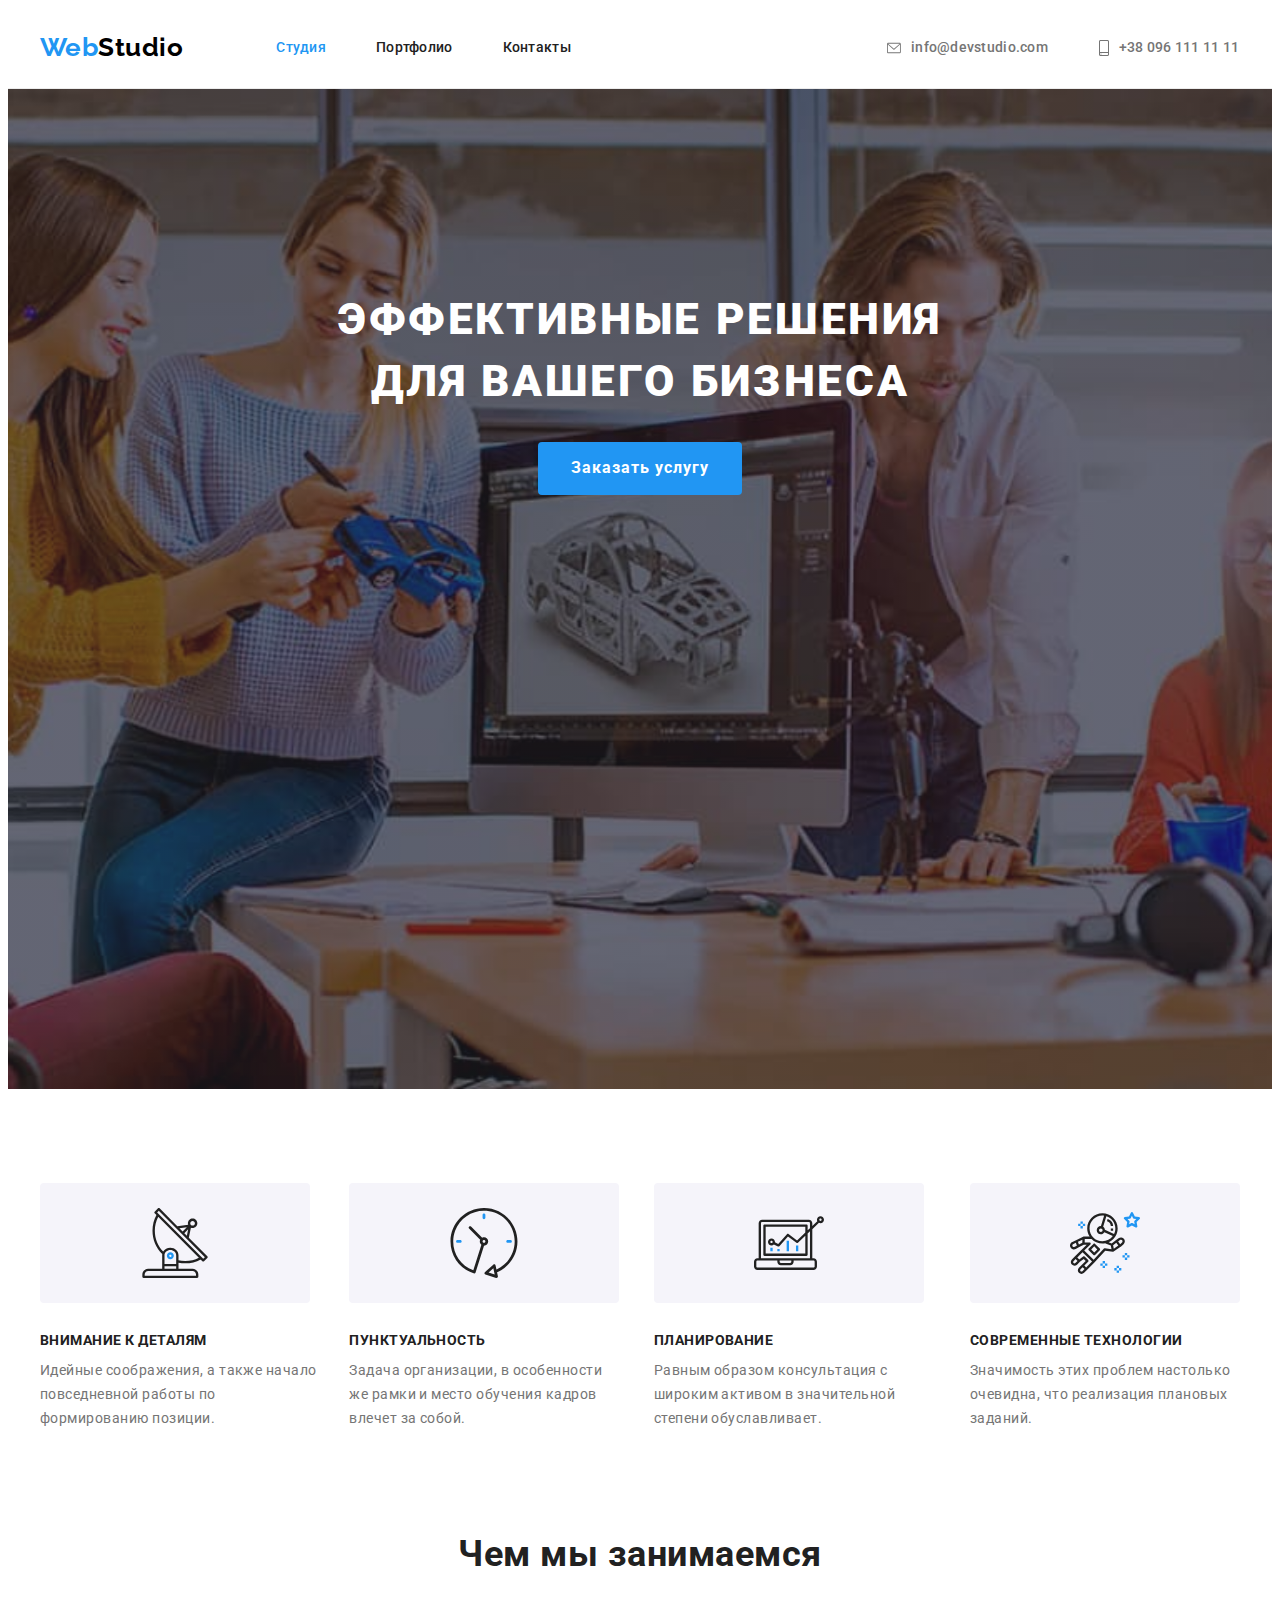
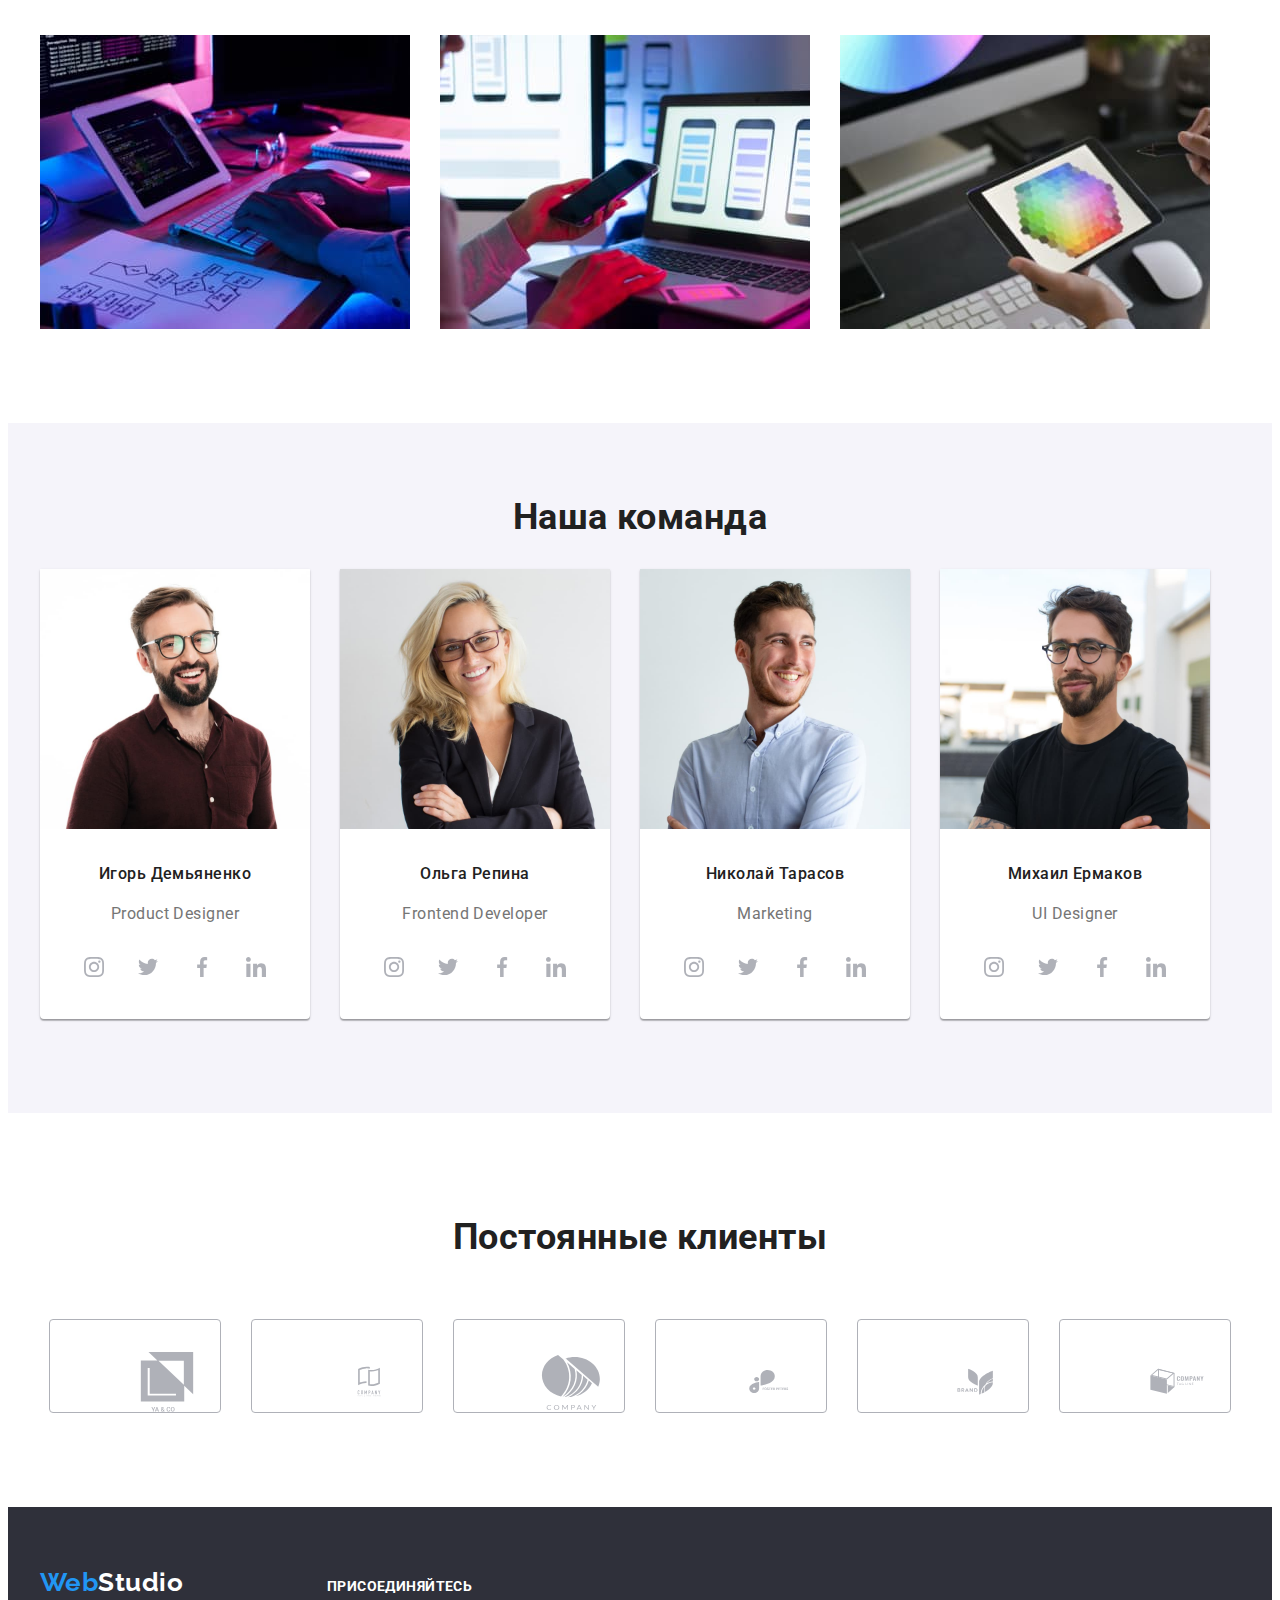
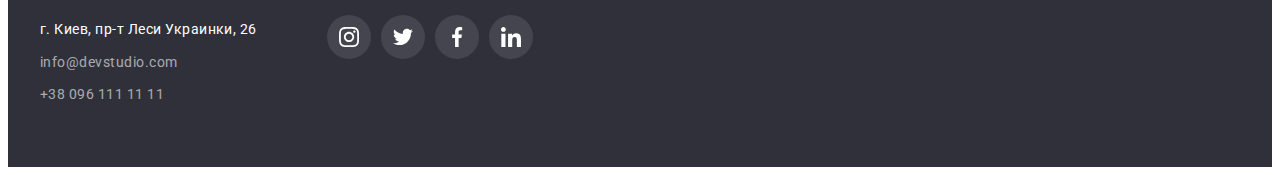
==== index.html @ fecc3c65 "Добавляет разметку и оформление иконок и декоративных эффектов" ====
<!DOCTYPE html>
<html lang="ru">
<head>
    <meta charset="UTF-8">
    <meta http-equiv="X-UA-Compatible" content="IE=edge">
    <meta name="viewport" content="width=device-width, initial-scale=1.0">
    <link rel="preconnect" href="https://fonts.googleapis.com">
    <link rel="preconnect" href="https://fonts.gstatic.com" crossorigin>
    <link href="https://fonts.googleapis.com/css2?family=Raleway:wght@700&family=Roboto:wght@400;500;700;900&display=swap"
        rel="stylesheet">
    <title>WebStudio</title>
    <link rel="stylesheet" href="https://cdnjs.cloudflare.com/ajax/libs/modern-normalize/1.1.0/modern-normalize.min.css"
        integrity="sha512-wpPYUAdjBVSE4KJnH1VR1HeZfpl1ub8YT/NKx4PuQ5NmX2tKuGu6U/JRp5y+Y8XG2tV+wKQpNHVUX03MfMFn9Q=="
        crossorigin="anonymous" referrerpolicy="no-referrer" />
    <link rel="stylesheet" href="./css/styles.css">
</head>
<body>
    <!-- Шапка -->
    <header class="header">
      <div class="container header-nav">
        <nav class="nav">
            <a href="" class="logo link"><span class="accent">Web</span>Studio</a>
            <ul class="site-nav">
                <li class="item"><a href=""class="link current">Студия</a></li>
                <li class="item"><a href="./portfolio.html"class="link">Портфолио</a></li>
                <li class="item"><a href=""class="link">Контакты</a></li>
            </ul>
        </nav>
            <ul class="contacts">
                <li class="mail-item">
                    <a href="mailtoinfo@devstudio.com" class="mail-link link">
                        <svg class="mail-icon" width="16" height="12">
                            <use href="./images/icons.svg#icon-envelope"></use>
                        </svg>
                    info@devstudio.com</a>
                </li>
                <li class="tel-item">
                    <a href="tel:+380961111111" class="tel-link link">
                        <svg class="tel-icon" width="10" height="16">
                            <use href="./images/icons.svg#icon-smartphone"></use>
                        </svg>
                    +38 096 111 11 11
                    </a>
                </li>
            </ul>  
      </div>
    </header>

<!-- герой -->
<main>
    <section class="hero">
        <div class="container">
        <h1 class="hero-title">Эффективные решения для вашего бизнеса</h1>
        <button type="button" class="hero-button">Заказать услугу</button>
        </div>
    </section>

    <!-- преимущества -->
    <section class="section">
        <div class="container">
        <h2 class="section-features">Преимущества</h2>
        <ul class="features">
         <li class="item">
            <div class="features-link link">
                <svg class="features-icon" width="70" height="70">
                    <use href="./images/icons.svg#icon-antenna"></use>
                </svg>
            </div>
             <h3 class="features-title">Внимание к деталям</h3>
             <p class="features-text">Идейные соображения, а также начало повседневной работы по формированию позиции.</p>
         </li>
         <li class="item">
            <div class="features-link link">
            <svg class="features-icon" width="70" height="70">
                <use href="./images/icons.svg#icon-clock"></use>
            </svg>
            </div>
             <h3 class="features-title">Пунктуальность</h3>
             <p class="features-text">Задача организации, в особенности же рамки и место обучения кадров влечет за собой.</p>
         </li>
         <li class="item">
            <div class="features-link link">
            <svg class="features-icon" width="70" height="70"> 
                <use href="./images/icons.svg#icon-diagram"></use>
            </svg>
            </div>
             <h3 class="features-title">Планирование</h3>
             <p class="features-text">Равным образом консультация с широким активом в значительной степени обуславливает.</p>
         </li>
         <li class="item">
            <div class="features-link link">
            <svg class="features-icon" width="70" height="70">
                <use href="./images/icons.svg#icon-astronaut"></use>
            </svg>
            </div>
             <h3 class="features-title">Современные технологии</h3>
             <p class="features-text">Значимость этих проблем настолько очевидна, что реализация плановых заданий.</p>
         </li>
        </ul>
        </div>
    </section>
    <!-- чем мы занимаемся -->
    <section class="section no-padding-top">
        <div class="container">
        <h2 class="section-title">Чем мы занимаемся</h2>
        <ul class="working">
            <li class="item">
                <img 
                src="./images/img1(1).jpg" 
                alt="img1"
                width="370"
                height="294"
                class="img"/>
            </li>
            <li class="item">
                <img 
                src="./images/box2(1).jpg" 
                alt="img2"
                width="370"
                height="294"/>
            </li>
            <li class="item">
                <img 
                src="./images/box3(1).jpg" 
                alt="img3"
                width="370"
                height="294"/>
            </li>
        </ul>
        </div>
    </section>
<!-- наша команда -->
<section class="team">
    <div class="container">
    <h2 class="team-title">Наша команда</h2>
    <ul class="team-list">
    <li class="team-item">
        <img 
        src="./images/1(1).jpg" 
        alt="Игорь Демьяненко"
        width="270"
        height="260"/>
        <div class="team-container">
        <h3  class="team-hero">Игорь Демьяненко</h3>
        <p lang="en" class="team-text">Product Designer</p>
        <ul class="soc-list">
            <li class="soc-item">
                <a href="" class="soc-link link">
                    <svg class="soc-icon" width="20" height="20">
                        <use href="./images/icons.svg#icon-instagram"></use>
                    </svg>
                </a>
            </li>
            <li class="soc-item">
                <a href="" class="soc-link link">
                    <svg class="soc-icon" width="20" height="20">
                        <use href="./images/icons.svg#icon-twitter"></use>
                    </svg>
                </a>
            </li>
            <li class="soc-item">
                <a href="" class="soc-link link">
                    <svg class="soc-icon" width="20" height="20">
                        <use href="./images/icons.svg#icon-facebook"></use>
                    </svg>
                </a>
            </li>
            <li class="soc-item">
                <a href="" class="soc-link link">
                    <svg class="soc-icon" width="20" height="20">
                        <use href="./images/icons.svg#icon-linkedin"></use>
                    </svg>
                </a>
            </li>
        </ul>
        </div>
    </li>
    <li class="team-item">
        <img 
        src="./images/2(1).jpg" 
        alt="Ольга Репина"
        width="270"
        height="260"/>
        <div class="team-container">
        <h3 class="team-hero">Ольга Репина</h3>
        <p lang="en" class="team-text">Frontend Developer</p>
        <ul class="soc-list">
            <li class="soc-item">
                <a href="" class="soc-link link">
                    <svg class="soc-icon" width="20" height="20">
                        <use href="./images/icons.svg#icon-instagram"></use>
                    </svg>
                </a>
            </li>
            <li class="soc-item">
                <a href="" class="soc-link link">
                    <svg class="soc-icon" width="20" height="20">
                        <use href="./images/icons.svg#icon-twitter"></use>
                    </svg>
                </a>
            </li>
            <li class="soc-item">
                <a href="" class="soc-link link">
                    <svg class="soc-icon" width="20" height="20">
                        <use href="./images/icons.svg#icon-facebook"></use>
                    </svg>
                </a>
            </li>
            <li class="soc-item">
                <a href="" class="soc-link link">
                    <svg class="soc-icon" width="20" height="20">
                        <use href="./images/icons.svg#icon-linkedin"></use>
                    </svg>
                </a>
            </li>
        </ul>
        </div>
    </li>
    <li class="team-item">
        <img 
        src="./images/3(1).jpg" 
        alt="Николай Тарасов"team-item-hero
        width="270"
        height="260"/>
        <div class="team-container">
        <h3 class="team-hero">Николай Тарасов</h3>
        <p lang="en" class="team-text">Marketing</p>
        <ul class="soc-list">
            <li class="soc-item">
                <a href="" class="soc-link link">
                    <svg class="soc-icon" width="20" height="20">
                        <use href="./images/icons.svg#icon-instagram"></use>
                    </svg>
                </a>
            </li>
            <li class="soc-item">
                <a href="" class="soc-link link">
                    <svg class="soc-icon" width="20" height="20">
                        <use href="./images/icons.svg#icon-twitter"></use>
                    </svg>
                </a>
            </li>
            <li class="soc-item">
                <a href="" class="soc-link link">
                    <svg class="soc-icon" width="20" height="20">
                        <use href="./images/icons.svg#icon-facebook"></use>
                    </svg>
                </a>
            </li>
            <li class="soc-item">
                <a href="" class="soc-link link">
                    <svg class="soc-icon" width="20" height="20">
                        <use href="./images/icons.svg#icon-linkedin"></use>
                    </svg>
                </a>
            </li>
        </ul>
        </div>
    </li>
    <li class="team-item">
        <img 
        src="./images/4(1).jpg"
        alt="Михаил Ермаков"
        width="270"
        height="260"/>
        <div class="team-container">
        <h3 class="team-hero">Михаил Ермаков</h3>
        <p lang="en" class="team-text">UI Designer</p>
        <ul class="soc-list">
            <li class="soc-item">
                <a href="" class="soc-link link">
                    <svg class="soc-icon" width="20" height="20">
                        <use href="./images/icons.svg#icon-instagram"></use>
                    </svg>
                </a>
            </li>
            <li class="soc-item">
                <a href="" class="soc-link link">
                    <svg class="soc-icon" width="20" height="20">
                        <use href="./images/icons.svg#icon-twitter"></use>
                    </svg>
                </a>
            </li>
            <li class="soc-item">
                <a href="" class="soc-link link">
                    <svg class="soc-icon" width="20" height="20">
                        <use href="./images/icons.svg#icon-facebook"></use>
                    </svg>
                </a>
            </li>
            <li class="soc-item">
                <a href="" class="soc-link link">
                    <svg class="soc-icon" width="20" height="20">
                        <use href="./images/icons.svg#icon-linkedin"></use>
                    </svg>
                </a>
            </li>
        </ul>
        </div>
    </li>    
    </ul>
    </div>
</section>
<!-- Постоянные клиенты -->
<section class="clients">
    <div class="container">
        <h2 class="section-title">Постоянные клиенты</h2>
        <ul class="clients-list">
            <li class="clients-item">
                <a href="" class="clients-link link">
                    <svg class="clients-icon" width="106" height="60">
                        <use href="./images/icons.svg#icon-union" ></use>
                    </svg>        
                </a>
            </li>
            <li class="clients-item">
                <a href="" class="clients-link link">
                    <svg class="clients-icon" width="106" height="60">
                        <use href="./images/icons.svg#icon-taglinehere"></use>
                    </svg>
                </a>
            </li>
            <li class="clients-item">
                <a href="" class="clients-link link">
                    <svg class="clients-icon" width="106" height="60">
                        <use href="./images/icons.svg#icon-group"></use>
                    </svg>
                </a>
        </li>
            <li class="clients-item">
                <a href="" class="clients-link link">
                    <svg class="clients-icon" width="106" height="60">
                        <use href="./images/icons.svg#icon-foster"></use>
                    </svg>
                </a>
            </li>
            <li class="clients-item">
                <a href="" class="clients-link link">
                    <svg class="clients-icon" width="106" height="60">
                        <use href="./images/icons.svg#icon-brand"></use>
                    </svg>
                </a>
            </li>
            <li class="clients-item">
                <a href="" class="clients-link link">
                    <svg class="clients-icon" width="106" height="60">
                        <use href="./images/icons.svg#icon-Logo-3"></use>
                    </svg>
                </a>
        </li>
        </ul>
    </div>
</section>
</main>
<!-- подвал -->
<footer class="footer">
    <div class="container footer-links">
        <div class="logo-contacts">
            <a href="" class="logo-link link"><span class="accent">Web</span>Studio</a>
            <address>
                <ul class="footer-list">
                    <li class="footer-adress">
                        <a href="https://goo.gl/maps/oAPRWy6ZVn6Fgqy29" target="_blank" rel="noopener nofollow noreferrer"
                            class="adress link">г. Киев, пр-т Леси Украинки, 26</a>
                    </li>
                    <li class="footer-mail">
                        <a href="mailtoinfo@devstudio.com" class="contact-mail link">info@devstudio.com</a>
                    </li>
                    <li class="footer-tel">
                        <a href="tel:+380961111111" class="contact-tel link">+38 096 111 11 11</a>
                    </li>
                </ul>
            </address>
        </div>
    <!-- присоединяйтесь -->
    <div class="join">
        <h2 class="join-title">Присоединяйтесь</h2>
        <ul class="join-list">
            <li class="join-item">
                <a href="" class="join-link link">
                    <svg class="join-icon" width="20" height="20">
                        <use href="./images/icons.svg#icon-instagram"></use>
                    </svg>
                </a>
            </li>
            <li class="join-item">
                <a href="" class="join-link link">
                    <svg class="join-icon" width="20" height="20">
                        <use href="./images/icons.svg#icon-twitter"></use>
                    </svg>
                </a>
            </li>
            <li class="join-item">
                <a href="" class="join-link link">
                    <svg class="join-icon" width="20" height="20">
                        <use href="./images/icons.svg#icon-facebook"></use>
                    </svg>
                </a>
            </li>
            <li class="join-item">
                <a href="" class="join-link link">
                    <svg class="join-icon" width="20" height="20">
                        <use href="./images/icons.svg#icon-linkedin"></use>
                    </svg>
                </a>
            </li>
        </ul>
    </div>
    </div>
</footer>
</body>
</html>
---- css/styles.css ----
:root {
    --main-text-color:  #212121;
    --second-text-color: #757575;
    --main-title-color: #ffffff;
    --contact-text-color: rgba(255, 255, 255, 0.6);
    --accent-color: #2196F3;
    --team-background-color: #F5F4FA;
    --header-background-color: #ffffff;
    --second-background-color: #2F303A;
    --main-letter-spacing: 0.03em;
    --second-letter-spacing: 0.02em;
    --portfolio-set: 30px;
}

a,
p,
h1,
h2,
h3,
h4,
h5,
h6 {
  margin: 0;
}

ul,
ol {
  margin: 0;
  padding-left: 0;
  list-style: none;
}

body{
    color: var(--main-text-color);
    font-family: 'Roboto', sans-serif;
    letter-spacing: var(--main-letter-spacing);
}

img {
    display: block;
    max-width: 100%;
    height: auto;
}
a {
    display: block;
}

.link {
    text-decoration: none;
}
.container {
    width: 1200px;
    margin: 0 auto;
    padding-left: 15px;
    padding-right: 15px;
}

/* шапка */

.header{
    background-color: var(--header-background-color);
    border-bottom: 1px solid #ECECEC;
}

.header-nav{
    display: flex;
    align-items: center;
}

.nav{
    display: flex;
    align-items: center;
}
.logo{
    color: #000000;
    font-family: 'Raleway', sans-serif;
    font-weight: 700;
    font-size: 26px;
    line-height: 1.2;
}

.accent{
    color: var(--accent-color);
}

.site-nav{
    display: flex;
    margin-left: 93px;
}

.site-nav .item + .item{
    margin-left: 50px;
}
.site-nav .link{
    display: block;
    padding-top: 32px;
    padding-bottom: 32px;
    color: var(--main-text-color);
    font-weight: 500;
    font-size: 14px;
    line-height: 1.14;
    letter-spacing: var(--second-letter-spacing);

}
.site-nav .link:hover,
.site-nav .link:focus{
    color: var(--accent-color);
}
.site-nav .link.current{
    color: var(--accent-color);
}

.contacts{
    display: flex;
    align-items: center;
    justify-content: center;
    margin-left: auto;
}

.mail-item{
    margin-right: 50px;
    width: 161px;
    height: 16px;
}

.tel-item{
    width: 142px;
    height: 16px;
}
.mail-link, .tel-link{
    display: flex;
    align-items: center;
    justify-content: center;
    color: var(--second-text-color);
    font-weight: 500;
    font-size: 14px;
    line-height: 1.14;
    letter-spacing: var(--second-letter-spacing);
    cursor: pointer;
    }

    
.mail-item > .mail-link{
    width: 100%;
    height: 100%;
}
.mail-link:hover,
.mail-link:focus {
    color: var(--accent-color);
}
.mail-icon{
    margin-right: 10px;
    fill: currentColor;
}
.tel-item > .tel-link {
    width: 100%;
    height: 100%;
}

.tel-link:hover,
.tel-link:focus {
    color: var(--accent-color);
}

.tel-icon {
    margin-right: 10px;
    fill: currentColor;
}

/* hero */

.hero{
    max-width: 1600px;
    height: 600px;
    margin-left: auto;
    margin-right: auto;
    background-image: 
    linear-gradient(
        to right, rgba(47, 48, 58, 0.4),
        rgba(47, 48, 58, 0.4)
        ), 
    url(../images/hero.jpg);
    background-repeat: no-repeat;
    background-size: cover;
    background-position: center;
    background-color: var(--second-background-color);
    text-align: center;
    padding-top: 200px;
    padding-bottom: 200px;
}
.hero-title{
    margin-left: auto;
    margin-right: auto;
    margin-bottom: 30px;
    max-width: 696px;
    color: var(--main-title-color);
    font-weight: 900;
    font-size: 44px;
    line-height: 1.4;
    letter-spacing: 0.06em;
    text-transform: uppercase;
}
.hero-button{
    display: inline-block;
    padding: 10px 32px;
    cursor: pointer;
    color: var(--main-title-color);
    background-color: var(--accent-color);
    font-family: inherit;
    font-weight: 700;
    font-size: 16px;
    line-height: 1.9;
    text-align: center;
    letter-spacing: 0.06em;
    text-decoration: none;
    align-items: center;
    border: 1px solid transparent;
    border-radius: 4px;
}
.hero-button:hover,
.hero-button:focus{
    background-color: #188CE8;
}

/* sections */

.section{
    padding-top: 94px;
    padding-bottom: 94px;
}

.section-title{
    margin-bottom: 50px;
    color: var(--main-text-color);
    font-weight: 700;
    font-size: 36px;
    line-height: 1.7;
    text-align: center;
}

/* features */

.section-features{
    display: none;
}
.features{
    display: flex;
}

.features .item + .item{
    margin-left: 30px;
}

.features-link{
    display: flex;
    align-items: center;
    justify-content: center;
    margin-bottom: 30px;
    width: 270px;
    height: 120px;
    background-color: #F5F4FA;
    border-radius: 4px;
}

.features-icon{
    width: 70px;
    height: 70px;
}

.features-title {
    margin-bottom: 10px;
    font-weight: 700;
    font-size: 14px;
    line-height: 1.14;
    text-transform: uppercase;
}

.features-text{
    color: var(--second-text-color);
    font-size: 14px;
    line-height: 1.7;
}

/* working */

.no-padding-top{
padding-top: 0;
}

.working{
    display: flex;
}
.working .item{
    display: block;
}
.working .item + .item{
    margin-left: 30px;
}

/* team */

.team{
    padding-top: 94px;
    padding-bottom: 94px;
    background-color: var(--team-background-color);
    }

.team-title{
    margin-bottom: 50px;
    font-weight: 700;
    font-size: 36px;
    line-height: 1.16px;
    text-align: center;
}
.team-list{
    display: flex;
}

.team-item {
    background-color: #ffffff;
    box-shadow: 0px 1px 3px rgba(0, 0, 0, 0.12), 0px 1px 1px rgba(0, 0, 0, 0.14), 0px 2px 1px rgba(0, 0, 0, 0.2);
    border-radius: 0px 0px 4px 4px;
}

.team-item + .team-item{
    margin-left: 30px;
}

.team-container{
    padding-top: 30px;
    padding-bottom: 30px;
    text-align: center;
}

.team-hero{
    margin-bottom: 10px;
    font-weight: 500;
    font-size: 16px;
    line-height: 1.9;
}

.team-text{
    margin-bottom: 16px;
    color: var(--second-text-color);
    font-size: 16px;
    line-height: 1.9;
}
.soc-list{
    display: flex;
    justify-content: center;
    align-items: center;
}

.soc-item{
    width: 44px;
    height: 44px;
    margin-right: 10px;
    cursor: pointer;
}
.soc-item:last-child{
    margin-right: 0;
}
.soc-link{
    width: 100%;
    height: 100%;
    background-color:var(--header-background-color);
    border-radius: 50%;
    display: flex;
    align-items: center;
    justify-content: center;
    color: #AFB1B8;
}
.soc-icon{
    fill: currentColor;
}

.soc-link:hover,
.soc-link:focus {
    background-color: var(--accent-color);
    color: var(--header-background-color);
}

/* Постоянные клиенты */

.clients {
    padding-top: 94px;
    padding-bottom: 94px;
}

.clients-list {
    display: flex;
    align-items: center;
    justify-content: center;
    margin-top: 16px;
}

.clients-item{
    margin-right: var(--portfolio-set);
    width: 170px;
    height: 92px;
    border: 1px  solid #AFB1B8;;
    border-radius: 4px;
    cursor: pointer;
}
.clients-item:last-child {
    margin-right: 0;
}

.clients-item:hover,
.clients-item:focus {
    border-color: var(--accent-color);
}

.clients-link{
    width: 100%;
    height: 100%;
    padding: 16px 32px;
    display: flex;
    align-items: center;
    justify-content: center;
    color: #AFB1B8;
}

.clients-icon{
fill: currentColor;
}

.clients-link:hover,
.clients-link:focus {
    color: var(--accent-color);
}

/* footer */

.footer{
    padding-top: 60px;
    padding-bottom: 60px;
    background-color: var(--second-background-color);
}
.footer-links {
    display: flex;
    align-items: baseline;
}

.logo-link{
    display: inline-block;
    margin-bottom: 20px;
    color: var(--main-title-color);
    font-family: 'Raleway', sans-serif;
    font-style: normal;
    font-weight: 700;
    font-size: 26px;
    line-height: 1.2;
}

.accent {
    color: var(--accent-color);
}

.footer-adress{
    margin-bottom: 9px;
}
.adress{
    display: inline-block;
    font-style: normal;
    color: var(--main-title-color);
    font-size: 14px;
    line-height: 1.7;
}

.adress:hover,
.adress:focus {
    color: var(--accent-color);
}

.footer-mail{
    margin-bottom: 9px;
}
.contact-mail{
    display: inline-block;
    font-style: normal;
    color: var(--contact-text-color);
    font-size: 14px;
    line-height: 1.7;
} 

.contact-tel {
    display: inline-block;
    font-style: normal;
    color: var(--contact-text-color);
    font-size: 14px;
    line-height: 1.7;
}

.contact-mail:hover,
.contact-mail:focus,
.contact-tel:hover,
.contact-tel:focus{
    color: var(--accent-color);
}

/* Присоединяйтесь */

.join{
    margin-left: 70px;
}

.join-title{
    margin-bottom: 20px;
    font-weight: 700;
    font-size: 14px;
    line-height: 1.14;
    letter-spacing: var(--main-letter-spacing);
    text-transform: uppercase;
    color: var(--header-background-color);
}

.join-list {
    display: flex;
}

.join-item {
    width: 44px;
    height: 44px;
    margin-right: 10px;
    cursor: pointer;
}

.join-item:last-child {
    margin-right: 0;
}

.join-link {
    width: 100%;
    height: 100%;
    background-color: rgba(255, 255, 255, 0.1);
    border-radius: 50%;
    display: flex;
    align-items: center;
    justify-content: center;
    color: var(--header-background-color);
}

.join-icon {
    fill: currentColor;
}

.join-link:hover,
.join-link:focus {
    background-color: var(--accent-color);
    color: var(--header-background-color);}

/* portfolio */

.portfolio {
    padding-top: 94px;
    padding-bottom: 94px;
}

.portfolio-title {
    display: none;
}

.filtres-list {
    margin-bottom: 50px;
    text-align: center;
    display: flex;
    justify-content: center;
}

.filtres-item+.filtres-item {
    margin-left: 8px;
}

.btn-filtres {
    display: inline-block;
    padding: 6px 22px;
    background-color: var(--team-background-color);
    color: var(--main-text-color);
    font-family: inherit;
    font-weight: 500;
    font-size: 16px;
    line-height: 1.6;
    text-align: center;
    cursor: pointer;
    border-radius: 4px;
    border: none;
}

.btn-filtres:hover,
.btn-filtres:focus {
    background-color: var(--accent-color);
    color: var(--main-title-color);
    box-shadow: 0px 3px 1px rgba(0, 0, 0, 0.1), 0px 1px 2px rgba(0, 0, 0, 0.08), 0px 2px 2px rgba(0, 0, 0, 0.12);
}


.work-list {
    display: flex;
    flex-wrap: wrap;
    margin-left: calc(-1 * var(--portfolio-set));
    margin-top: calc(-1 * var(--portfolio-set));
}

.work-item {
    flex-basis: calc(100%/3 - var(--portfolio-set));
    margin-left: var(--portfolio-set);
    margin-top: var(--portfolio-set);
    background: var(--header-background-color);
}

.card:hover, .card:focus {
    background: #FFFFFF;
    border: 1px solid #EEEEEE;
    box-shadow: 0px 1px 1px rgba(0, 0, 0, 0.12), 0px 4px 4px rgba(0, 0, 0, 0.06), 1px 4px 6px rgba(0, 0, 0, 0.16);
}
.work-content {
    padding: 20px 24px;
    border-right: 1px solid #EEEEEE;
    border-bottom: 1px solid #EEEEEE;
    border-left: 1px solid #EEEEEE;
}

.work {
    margin-bottom: 4px;
    font-weight: 700;
    font-size: 18px;
    line-height: 2;
    letter-spacing: 0.06em;
    color: var(--main-text-color);
}

.work-text {
    color: var(--second-text-color);
    font-size: 16px;
    line-height: 1.9;
}
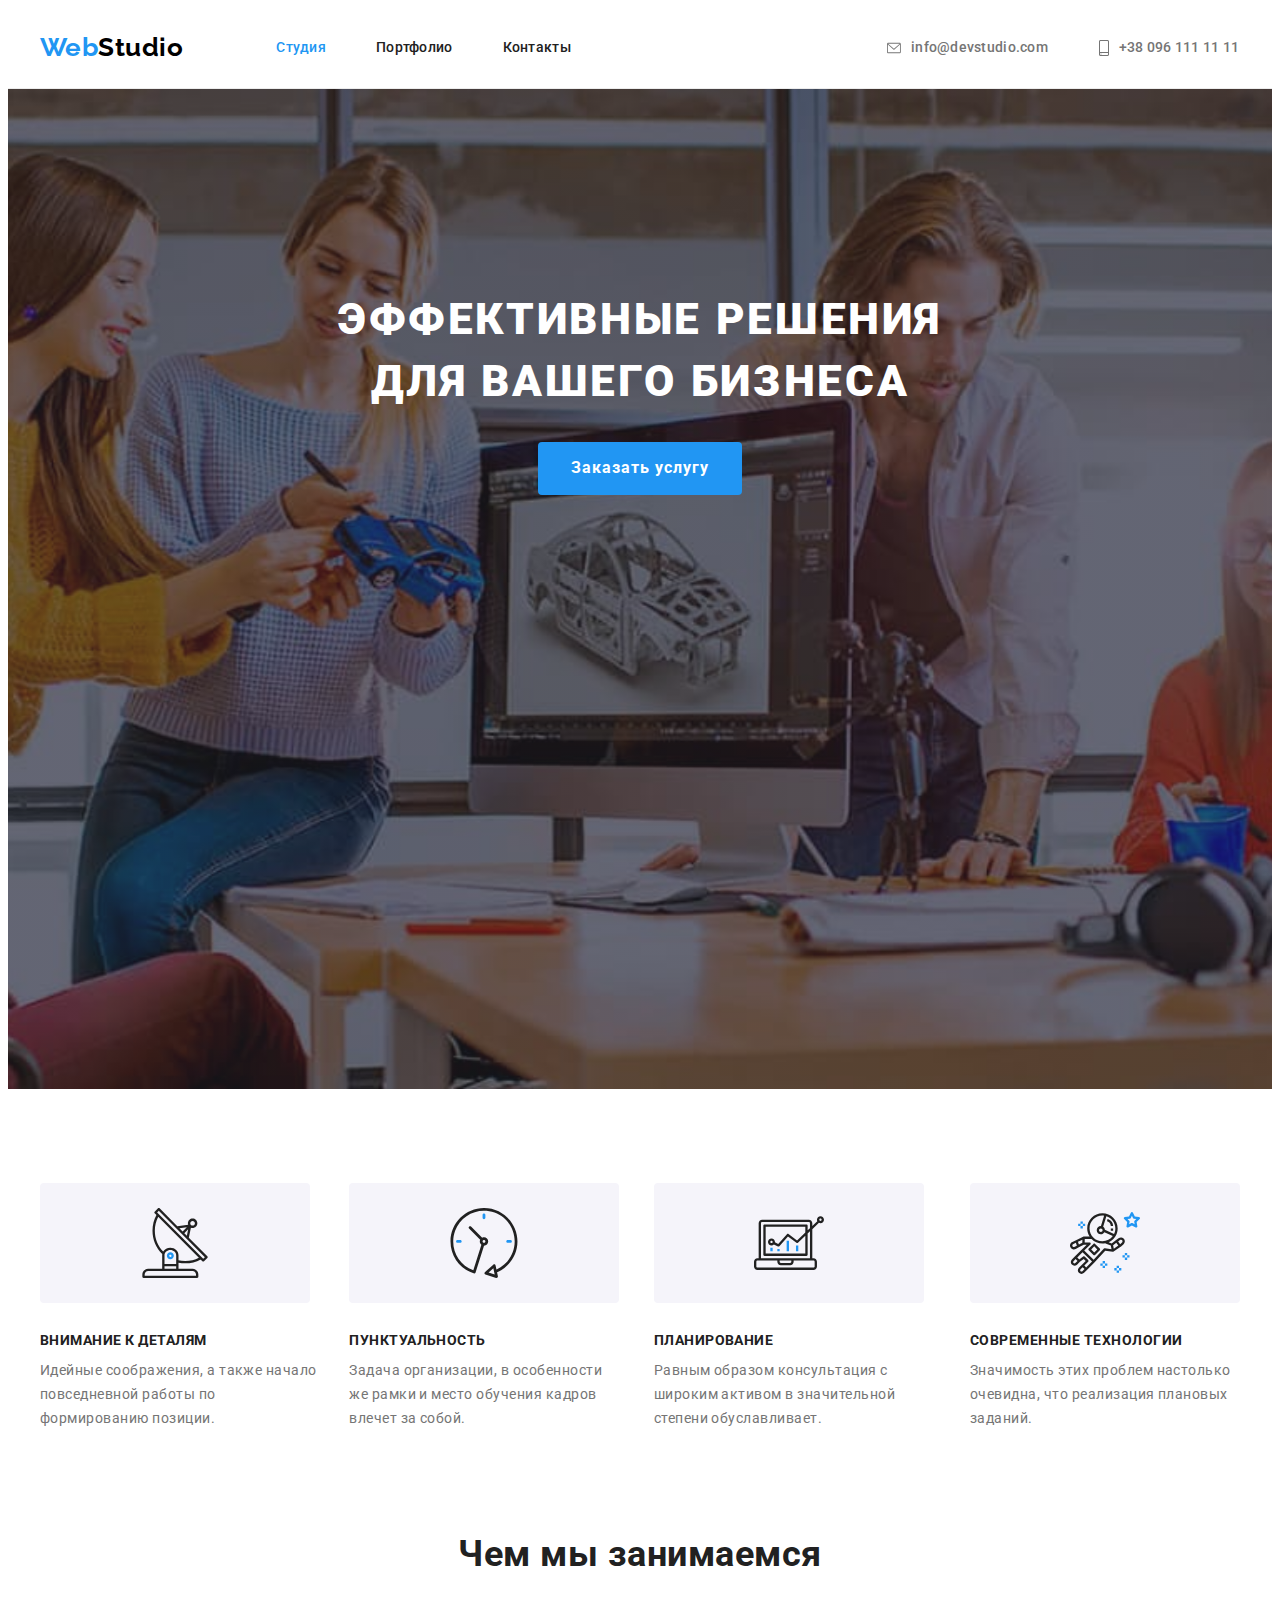
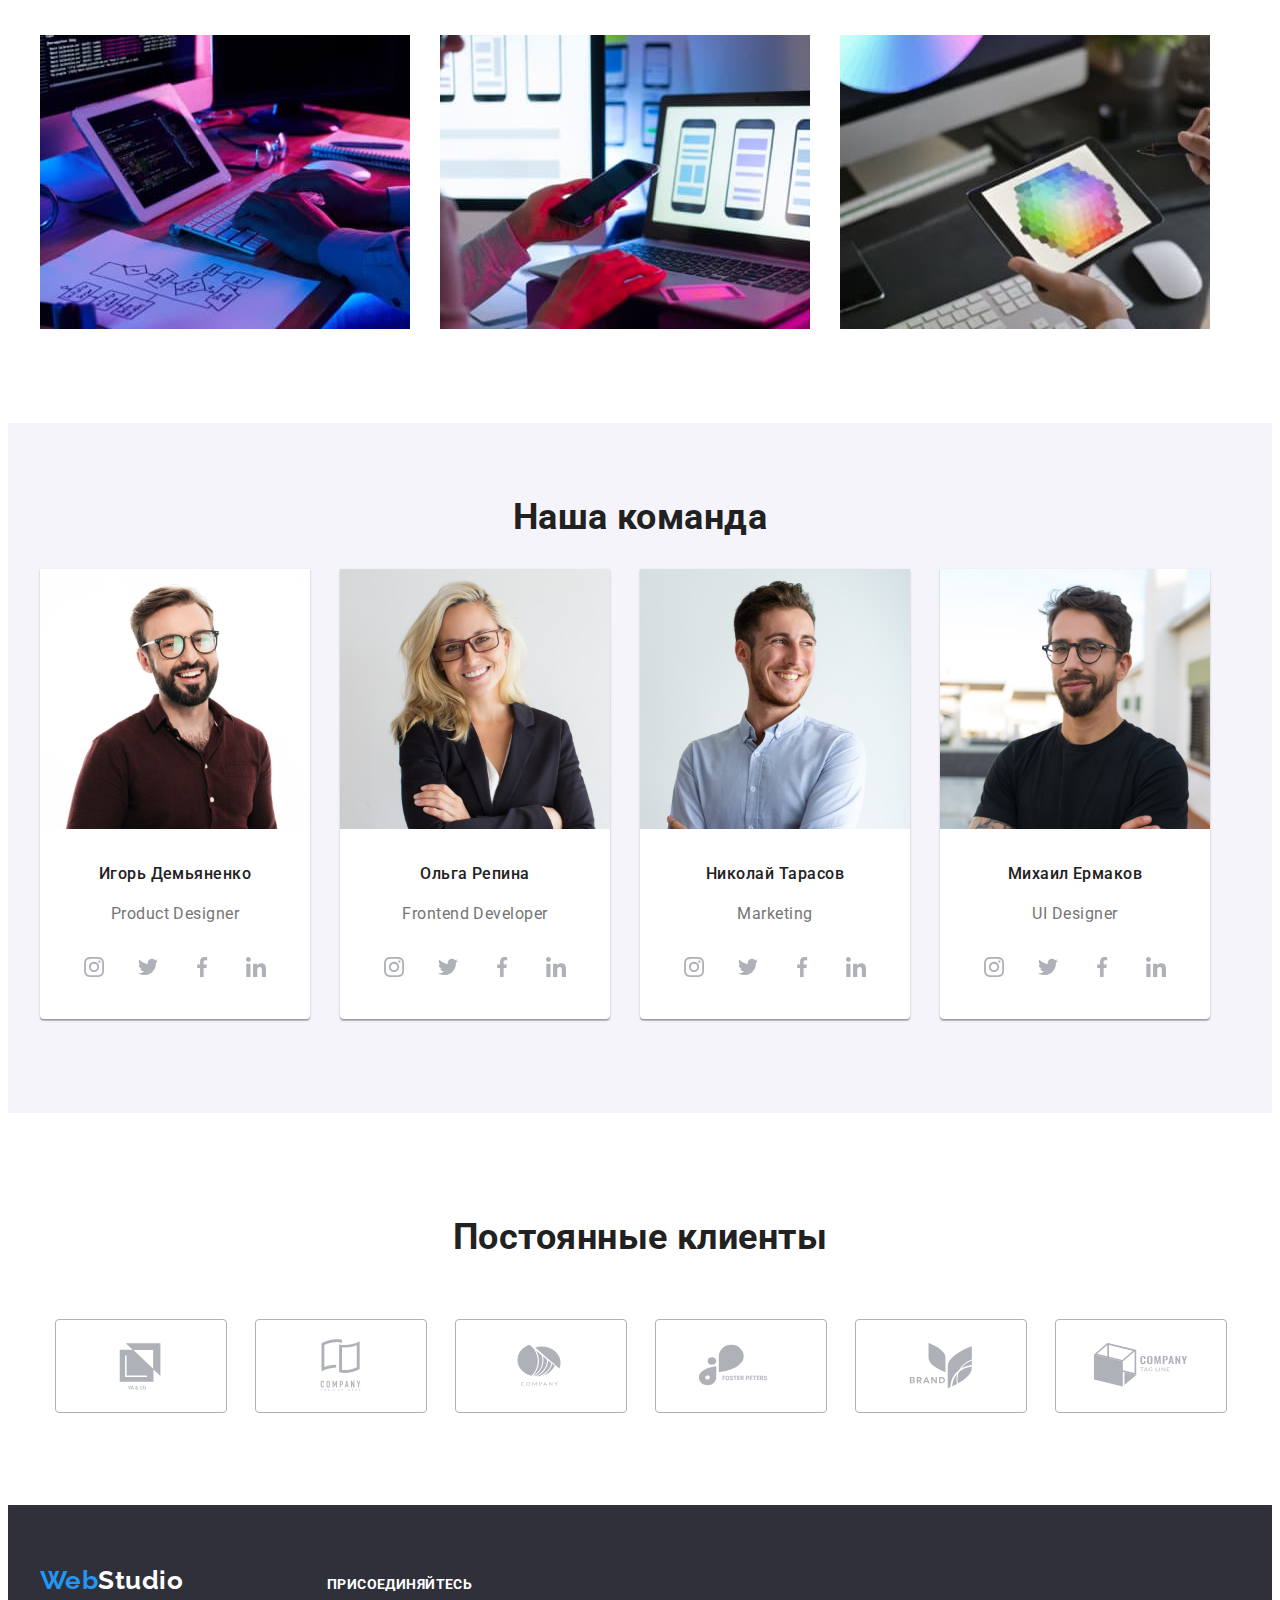
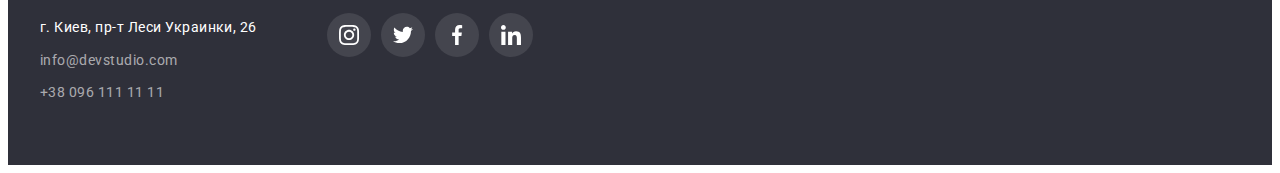
==== commit f238efd1: "Випавлення зауважень" ====
--- a/index.html
+++ b/index.html
@@ -309,42 +309,42 @@
             <li class="clients-item">
                 <a href="" class="clients-link link">
                     <svg class="clients-icon" width="106" height="60">
-                        <use href="./images/icons.svg#icon-union" ></use>
+                        <use href="./images/icons.svg#icon-Logo1" ></use>
                     </svg>        
                 </a>
             </li>
             <li class="clients-item">
                 <a href="" class="clients-link link">
                     <svg class="clients-icon" width="106" height="60">
-                        <use href="./images/icons.svg#icon-taglinehere"></use>
-                    </svg>
-                </a>
-            </li>
-            <li class="clients-item">
-                <a href="" class="clients-link link">
-                    <svg class="clients-icon" width="106" height="60">
-                        <use href="./images/icons.svg#icon-group"></use>
+                        <use href="./images/icons.svg#icon-Logo2"></use>
+                    </svg>
+                </a>
+            </li>
+            <li class="clients-item">
+                <a href="" class="clients-link link">
+                    <svg class="clients-icon" width="106" height="60">
+                        <use href="./images/icons.svg#icon-Logo3"></use>
                     </svg>
                 </a>
         </li>
             <li class="clients-item">
                 <a href="" class="clients-link link">
                     <svg class="clients-icon" width="106" height="60">
-                        <use href="./images/icons.svg#icon-foster"></use>
-                    </svg>
-                </a>
-            </li>
-            <li class="clients-item">
-                <a href="" class="clients-link link">
-                    <svg class="clients-icon" width="106" height="60">
-                        <use href="./images/icons.svg#icon-brand"></use>
-                    </svg>
-                </a>
-            </li>
-            <li class="clients-item">
-                <a href="" class="clients-link link">
-                    <svg class="clients-icon" width="106" height="60">
-                        <use href="./images/icons.svg#icon-Logo-3"></use>
+                        <use href="./images/icons.svg#icon-Logo4"></use>
+                    </svg>
+                </a>
+            </li>
+            <li class="clients-item">
+                <a href="" class="clients-link link">
+                    <svg class="clients-icon" width="106" height="60">
+                        <use href="./images/icons.svg#icon-Logo5"></use>
+                    </svg>
+                </a>
+            </li>
+            <li class="clients-item">
+                <a href="" class="clients-link link">
+                    <svg class="clients-icon" width="106" height="60">
+                        <use href="./images/icons.svg#icon-Logo6"></use>
                     </svg>
                 </a>
         </li>
--- a/css/styles.css
+++ b/css/styles.css
@@ -391,15 +391,12 @@
     display: flex;
     align-items: center;
     justify-content: center;
-    margin-top: 16px;
 }
 
 .clients-item{
     margin-right: var(--portfolio-set);
     width: 170px;
     height: 92px;
-    border: 1px  solid #AFB1B8;;
-    border-radius: 4px;
     cursor: pointer;
 }
 .clients-item:last-child {
@@ -414,11 +411,12 @@
 .clients-link{
     width: 100%;
     height: 100%;
-    padding: 16px 32px;
     display: flex;
     align-items: center;
     justify-content: center;
     color: #AFB1B8;
+    border: 1px solid #AFB1B8;
+    border-radius: 4px;
 }
 
 .clients-icon{
@@ -428,6 +426,7 @@
 .clients-link:hover,
 .clients-link:focus {
     color: var(--accent-color);
+    border-color: var(--accent-color);
 }
 
 /* footer */
@@ -548,7 +547,7 @@
 .join-link:hover,
 .join-link:focus {
     background-color: var(--accent-color);
-    color: var(--header-background-color);}
+}
 
 /* portfolio */
 
@@ -611,7 +610,6 @@
 
 .card:hover, .card:focus {
     background: #FFFFFF;
-    border: 1px solid #EEEEEE;
     box-shadow: 0px 1px 1px rgba(0, 0, 0, 0.12), 0px 4px 4px rgba(0, 0, 0, 0.06), 1px 4px 6px rgba(0, 0, 0, 0.16);
 }
 .work-content {
